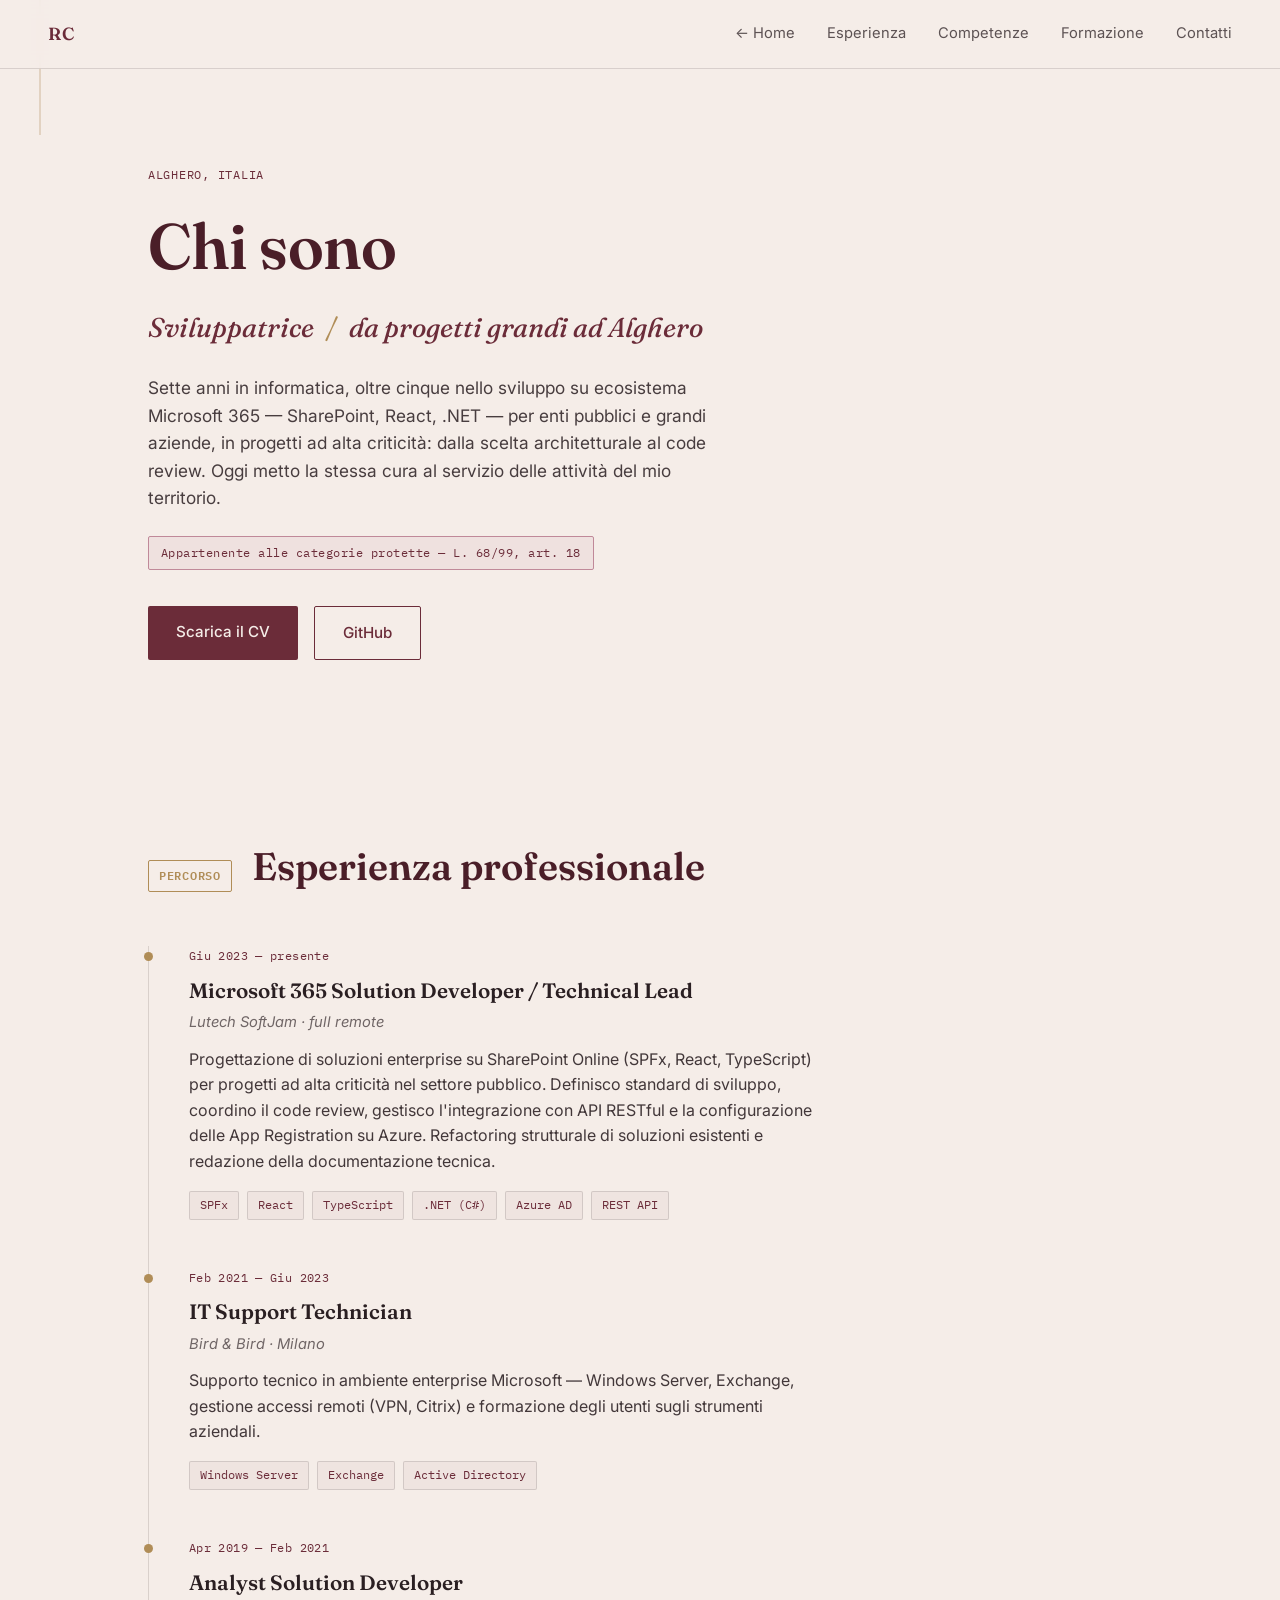
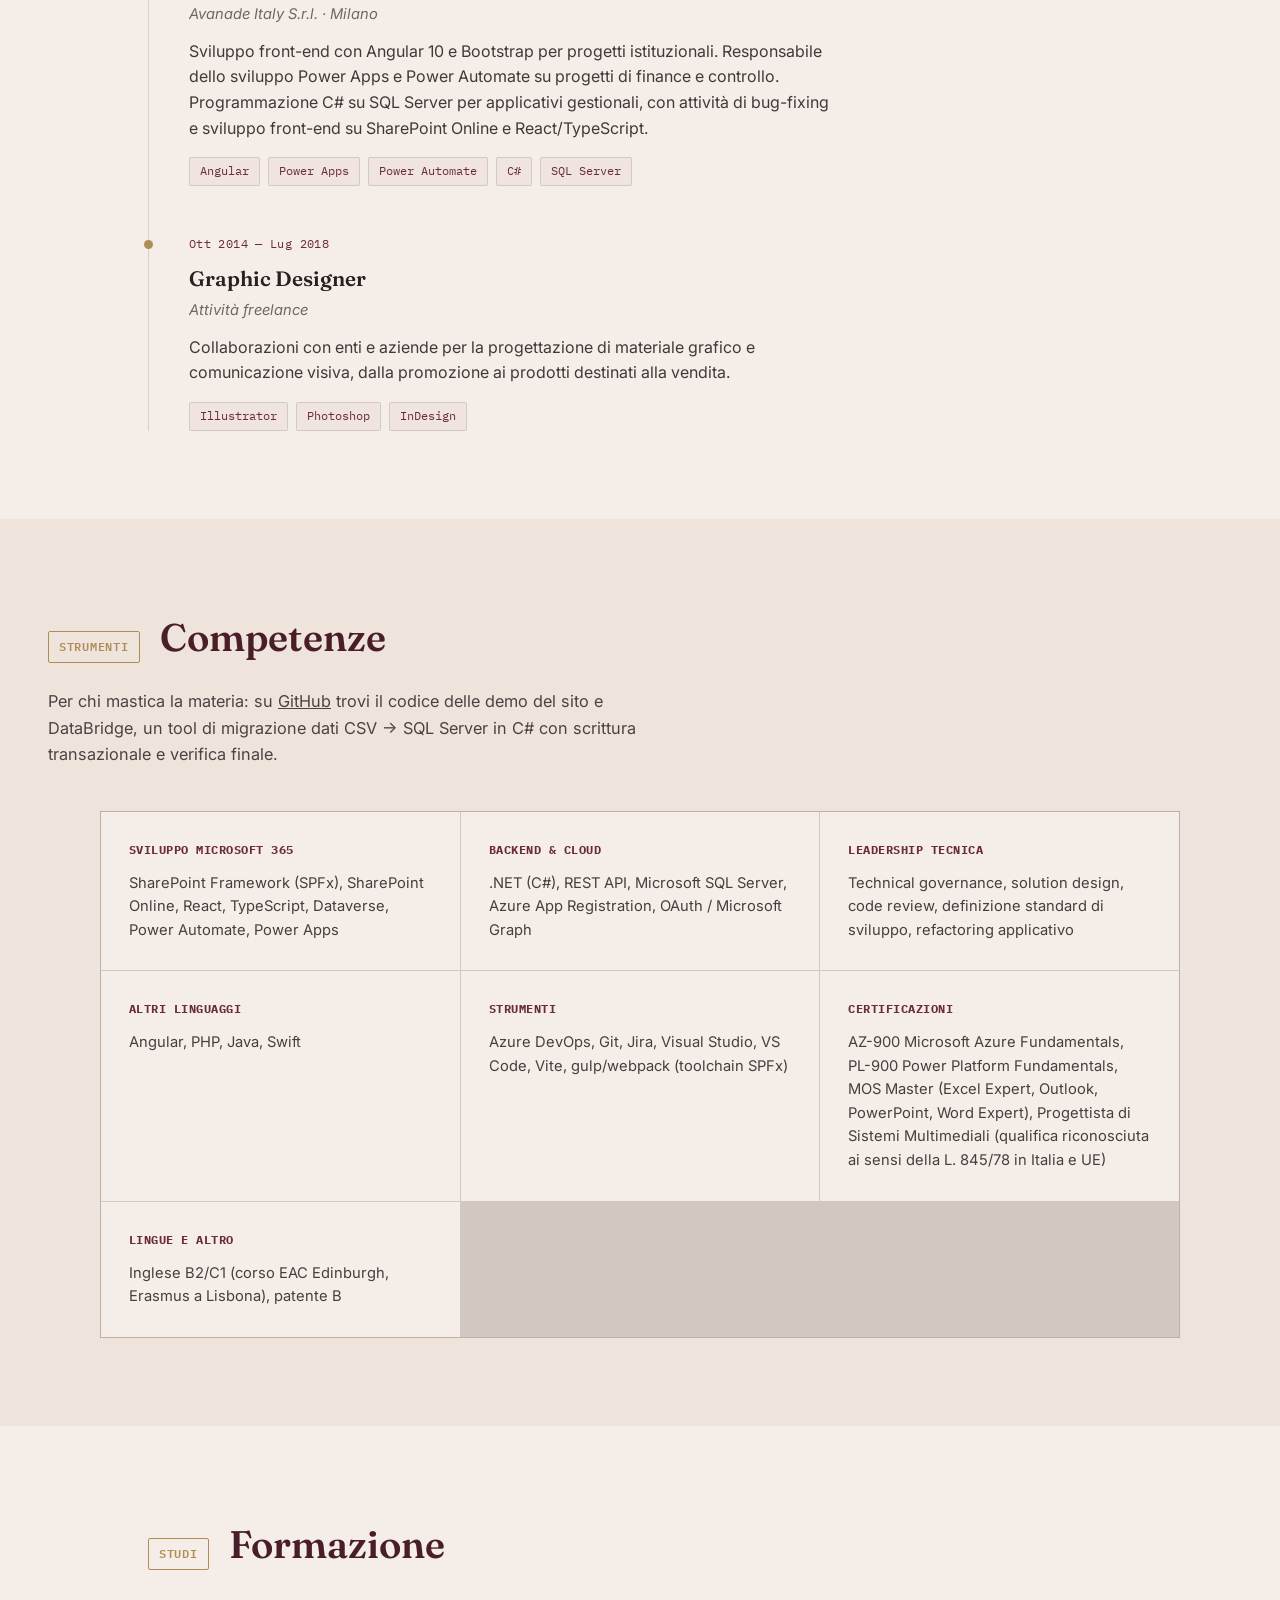
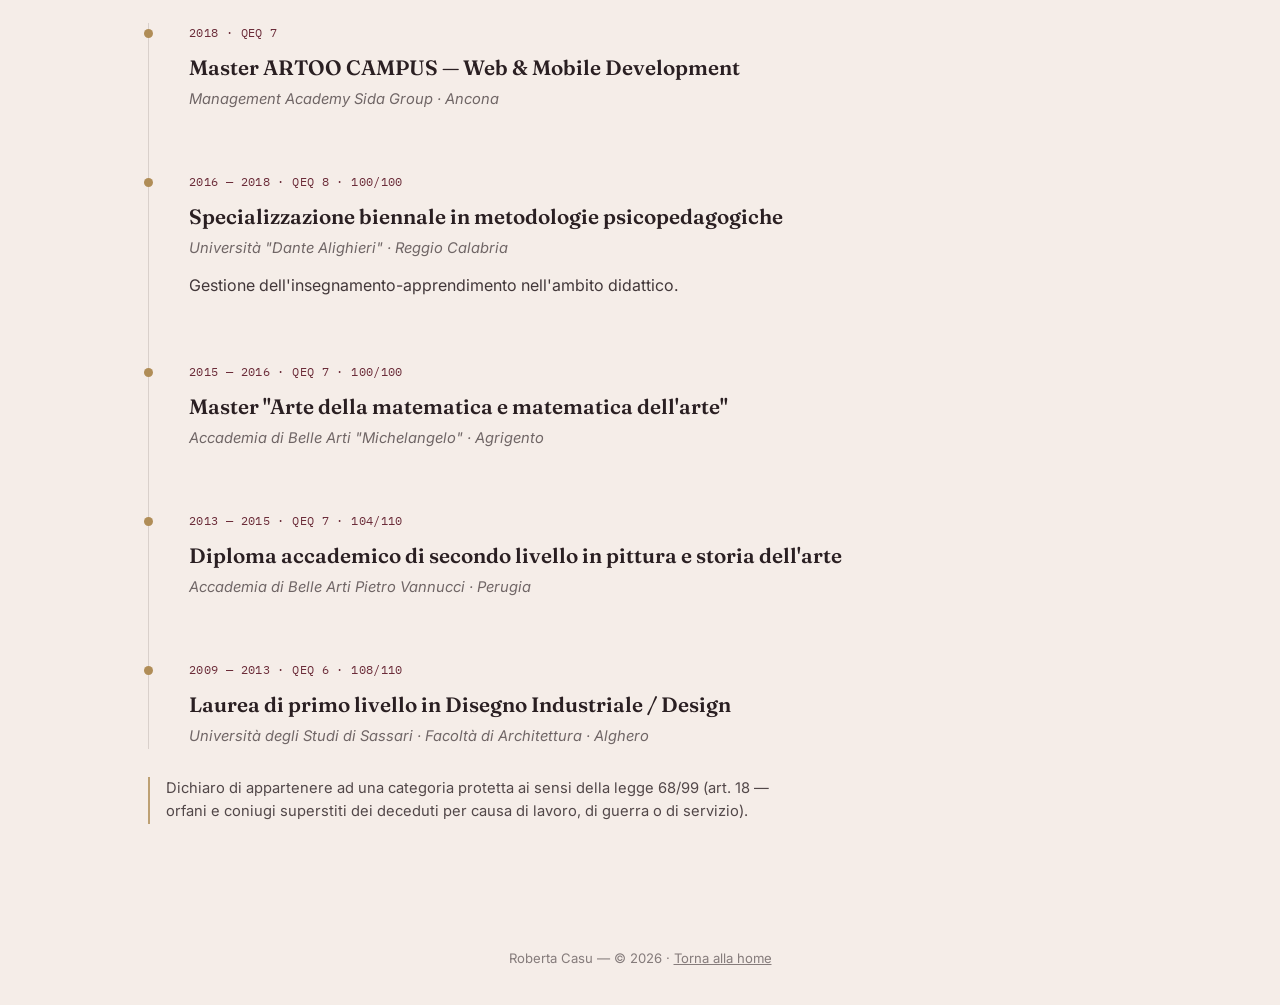
==== chi-sono.html @ 732a700b "Portfolio per clienti locali: home nuova, chi-sono, demo, meta tag" ====
<!DOCTYPE html>
<html lang="it">
<head>
<meta charset="UTF-8">
<meta name="viewport" content="width=device-width, initial-scale=1.0">
<title>Chi sono — Roberta Casu · Alghero</title>
<meta name="description" content="Roberta Casu, sviluppatrice ad Alghero: sette anni in informatica, oltre cinque su progetti per enti pubblici e grandi aziende in ecosistema Microsoft 365.">
<meta name="theme-color" content="#6B2C39">
<link rel="icon" type="image/svg+xml" href="favicon.svg">
<link rel="preconnect" href="https://fonts.googleapis.com">
<link rel="preconnect" href="https://fonts.gstatic.com" crossorigin>
<link href="https://fonts.googleapis.com/css2?family=Fraunces:ital,opsz,wght@0,9..144,300;0,9..144,450;0,9..144,600;1,9..144,450&family=Inter:wght@400;500;600;700&family=IBM+Plex+Mono:wght@400;500&display=swap" rel="stylesheet">
<link rel="stylesheet" href="styles.css">
</head>
<body>

<div class="thread" aria-hidden="true"><svg width="100%" height="100%" preserveAspectRatio="none"><line id="thread-line" x1="0" y1="0" x2="0" y2="0" /></svg></div>

<header class="topbar">
  <span class="topbar-mark">RC</span>
  <nav class="topbar-nav">
    <a href="index.html">← Home</a>
    <a href="#lavoro">Esperienza</a>
    <a href="#competenze">Competenze</a>
    <a href="#formazione">Formazione</a>
    <a href="index.html#contatti">Contatti</a>
  </nav>
</header>

<main>

  <section class="hero" id="top">
    <div class="hero-eyebrow">Alghero, Italia</div>
    <h1 class="hero-name">Chi sono</h1>
    <p class="hero-role">Sviluppatrice <span class="hero-role-sep">/</span> da progetti grandi ad Alghero</p>
    <p class="hero-lede">Sette anni in informatica, oltre cinque nello sviluppo su ecosistema Microsoft 365 — SharePoint, React, .NET — per enti pubblici e grandi aziende, in progetti ad alta criticità: dalla scelta architetturale al code review. Oggi metto la stessa cura al servizio delle attività del mio territorio.</p>
    <p class="hero-badge">Appartenente alle categorie protette — L. 68/99, art. 18</p>
    <div class="hero-actions">
      <a href="cv-roberta-casu.pdf" class="btn btn-primary">Scarica il CV</a>
      <a href="https://github.com/robertacasu90" class="btn btn-ghost" target="_blank" rel="noopener">GitHub</a>
    </div>
  </section>

  <section class="section" id="lavoro">
    <h2 class="section-title"><span class="section-num">Percorso</span>Esperienza professionale</h2>

    <ol class="timeline">
      <li class="timeline-item">
        <div class="timeline-when">Giu 2023 — presente</div>
        <div class="timeline-body">
          <h3>Microsoft 365 Solution Developer / Technical Lead</h3>
          <p class="timeline-org">Lutech SoftJam · full remote</p>
          <p>Progettazione di soluzioni enterprise su SharePoint Online (SPFx, React, TypeScript) per progetti ad alta criticità nel settore pubblico. Definisco standard di sviluppo, coordino il code review, gestisco l'integrazione con API RESTful e la configurazione delle App Registration su Azure. Refactoring strutturale di soluzioni esistenti e redazione della documentazione tecnica.</p>
          <ul class="tag-list">
            <li>SPFx</li><li>React</li><li>TypeScript</li><li>.NET (C#)</li><li>Azure AD</li><li>REST API</li>
          </ul>
        </div>
      </li>

      <li class="timeline-item">
        <div class="timeline-when">Feb 2021 — Giu 2023</div>
        <div class="timeline-body">
          <h3>IT Support Technician</h3>
          <p class="timeline-org">Bird &amp; Bird · Milano</p>
          <p>Supporto tecnico in ambiente enterprise Microsoft — Windows Server, Exchange, gestione accessi remoti (VPN, Citrix) e formazione degli utenti sugli strumenti aziendali.</p>
          <ul class="tag-list">
            <li>Windows Server</li><li>Exchange</li><li>Active Directory</li>
          </ul>
        </div>
      </li>

      <li class="timeline-item">
        <div class="timeline-when">Apr 2019 — Feb 2021</div>
        <div class="timeline-body">
          <h3>Analyst Solution Developer</h3>
          <p class="timeline-org">Avanade Italy S.r.l. · Milano</p>
          <p>Sviluppo front-end con Angular 10 e Bootstrap per progetti istituzionali. Responsabile dello sviluppo Power Apps e Power Automate su progetti di finance e controllo. Programmazione C# su SQL Server per applicativi gestionali, con attività di bug-fixing e sviluppo front-end su SharePoint Online e React/TypeScript.</p>
          <ul class="tag-list">
            <li>Angular</li><li>Power Apps</li><li>Power Automate</li><li>C#</li><li>SQL Server</li>
          </ul>
        </div>
      </li>

      <li class="timeline-item">
        <div class="timeline-when">Ott 2014 — Lug 2018</div>
        <div class="timeline-body">
          <h3>Graphic Designer</h3>
          <p class="timeline-org">Attività freelance</p>
          <p>Collaborazioni con enti e aziende per la progettazione di materiale grafico e comunicazione visiva, dalla promozione ai prodotti destinati alla vendita.</p>
          <ul class="tag-list">
            <li>Illustrator</li><li>Photoshop</li><li>InDesign</li>
          </ul>
        </div>
      </li>
    </ol>
  </section>

  <section class="section section-alt" id="competenze">
    <h2 class="section-title"><span class="section-num">Strumenti</span>Competenze</h2>
    <p class="section-intro">Per chi mastica la materia: su <a href="https://github.com/robertacasu90" target="_blank" rel="noopener">GitHub</a> trovi il codice delle demo del sito e DataBridge, un tool di migrazione dati CSV → SQL Server in C# con scrittura transazionale e verifica finale.</p>

    <div class="skills-grid">
      <div class="skill-group">
        <h3>Sviluppo Microsoft 365</h3>
        <p>SharePoint Framework (SPFx), SharePoint Online, React, TypeScript, Dataverse, Power Automate, Power Apps</p>
      </div>
      <div class="skill-group">
        <h3>Backend &amp; Cloud</h3>
        <p>.NET (C#), REST API, Microsoft SQL Server, Azure App Registration, OAuth / Microsoft Graph</p>
      </div>
      <div class="skill-group">
        <h3>Leadership tecnica</h3>
        <p>Technical governance, solution design, code review, definizione standard di sviluppo, refactoring applicativo</p>
      </div>
      <div class="skill-group">
        <h3>Altri linguaggi</h3>
        <p>Angular, PHP, Java, Swift</p>
      </div>
      <div class="skill-group">
        <h3>Strumenti</h3>
        <p>Azure DevOps, Git, Jira, Visual Studio, VS Code, Vite, gulp/webpack (toolchain SPFx)</p>
      </div>
      <div class="skill-group">
        <h3>Certificazioni</h3>
        <p>AZ-900 Microsoft Azure Fundamentals, PL-900 Power Platform Fundamentals, MOS Master (Excel Expert, Outlook, PowerPoint, Word Expert), Progettista di Sistemi Multimediali (qualifica riconosciuta ai sensi della L. 845/78 in Italia e UE)</p>
      </div>
      <div class="skill-group">
        <h3>Lingue e altro</h3>
        <p>Inglese B2/C1 (corso EAC Edinburgh, Erasmus a Lisbona), patente B</p>
      </div>
    </div>
  </section>

  <section class="section" id="formazione">
    <h2 class="section-title"><span class="section-num">Studi</span>Formazione</h2>

    <ol class="timeline">
      <li class="timeline-item">
        <div class="timeline-when">2018 · QEQ 7</div>
        <div class="timeline-body">
          <h3>Master ARTOO CAMPUS — Web &amp; Mobile Development</h3>
          <p class="timeline-org">Management Academy Sida Group · Ancona</p>
        </div>
      </li>
      <li class="timeline-item">
        <div class="timeline-when">2016 — 2018 · QEQ 8 · 100/100</div>
        <div class="timeline-body">
          <h3>Specializzazione biennale in metodologie psicopedagogiche</h3>
          <p class="timeline-org">Università "Dante Alighieri" · Reggio Calabria</p>
          <p>Gestione dell'insegnamento-apprendimento nell'ambito didattico.</p>
        </div>
      </li>
      <li class="timeline-item">
        <div class="timeline-when">2015 — 2016 · QEQ 7 · 100/100</div>
        <div class="timeline-body">
          <h3>Master "Arte della matematica e matematica dell'arte"</h3>
          <p class="timeline-org">Accademia di Belle Arti "Michelangelo" · Agrigento</p>
        </div>
      </li>
      <li class="timeline-item">
        <div class="timeline-when">2013 — 2015 · QEQ 7 · 104/110</div>
        <div class="timeline-body">
          <h3>Diploma accademico di secondo livello in pittura e storia dell'arte</h3>
          <p class="timeline-org">Accademia di Belle Arti Pietro Vannucci · Perugia</p>
        </div>
      </li>
      <li class="timeline-item">
        <div class="timeline-when">2009 — 2013 · QEQ 6 · 108/110</div>
        <div class="timeline-body">
          <h3>Laurea di primo livello in Disegno Industriale / Design</h3>
          <p class="timeline-org">Università degli Studi di Sassari · Facoltà di Architettura · Alghero</p>
        </div>
      </li>
    </ol>

    <p class="contact-note">Dichiaro di appartenere ad una categoria protetta ai sensi della legge 68/99 (art. 18 — orfani e coniugi superstiti dei deceduti per causa di lavoro, di guerra o di servizio).</p>
  </section>

</main>

<footer class="footer">
  <span>Roberta Casu — © 2026 · <a href="index.html">Torna alla home</a></span>
</footer>

<script src="script.js"></script>
</body>
</html>
---- styles.css ----
/* ---------- Tokens ---------- */
:root{
  --bordeaux: #6B2C39;
  --bordeaux-deep: #4A1E28;
  --rosa: #C08999;
  --crema: #F5EDE8;
  --crema-2: #EFE4DC;
  --ink: #2A1F22;
  --oro: #B08D57;
  --line: rgba(42,31,34,0.14);

  --font-display: 'Fraunces', serif;
  --font-body: 'Inter', sans-serif;
  --font-mono: 'IBM Plex Mono', monospace;

  --maxw: 1080px;
}

*{box-sizing:border-box;}
html{scroll-behavior:smooth;}

body{
  margin:0;
  background:var(--crema);
  color:var(--ink);
  font-family:var(--font-body);
  font-size:16px;
  line-height:1.6;
  -webkit-font-smoothing:antialiased;
}

a{color:inherit;}

@media (prefers-reduced-motion: reduce){
  html{scroll-behavior:auto;}
  *{animation-duration:0.01ms !important; transition-duration:0.01ms !important;}
}

/* ---------- Thread signature element ---------- */
.thread{
  position:fixed;
  top:0; left:0;
  width:2px;
  height:100vh;
  pointer-events:none;
  z-index:0;
}
.thread svg{ overflow:visible; }
#thread-line{
  stroke:var(--oro);
  stroke-width:1.5;
  opacity:0.35;
}

/* ---------- Topbar ---------- */
.topbar{
  position:sticky;
  top:0;
  z-index:20;
  display:flex;
  align-items:center;
  justify-content:space-between;
  padding:20px 48px;
  background:rgba(245,237,232,0.86);
  backdrop-filter:blur(8px);
  border-bottom:1px solid var(--line);
}
.topbar-mark{
  font-family:var(--font-display);
  font-weight:600;
  font-size:1.1rem;
  letter-spacing:0.04em;
  color:var(--bordeaux);
}
.topbar-nav{ display:flex; gap:32px; }
.topbar-nav a{
  text-decoration:none;
  font-size:0.92rem;
  color:var(--ink);
  opacity:0.75;
  transition:opacity 0.2s;
}
.topbar-nav a:hover{ opacity:1; color:var(--bordeaux); }

/* ---------- Hero ---------- */
.hero{
  max-width:var(--maxw);
  margin:0 auto;
  padding:96px 48px 88px;
  position:relative;
}
.hero-eyebrow{
  font-family:var(--font-mono);
  font-size:0.78rem;
  letter-spacing:0.06em;
  text-transform:uppercase;
  color:var(--bordeaux);
  margin-bottom:28px;
}
.hero-name{
  font-family:var(--font-display);
  font-weight:600;
  font-size:clamp(2.4rem, 5.5vw, 4rem);
  line-height:1.02;
  margin:0 0 28px;
  color:var(--bordeaux-deep);
  letter-spacing:-0.01em;
}
.hero-role{
  font-family:var(--font-display);
  font-style:italic;
  font-weight:450;
  font-size:clamp(1.3rem, 2.6vw, 1.7rem);
  color:var(--bordeaux);
  margin:0 0 24px;
}
.hero-role-sep{ color:var(--oro); font-style:normal; margin:0 6px; }
.hero-lede{
  max-width:560px;
  font-size:1.08rem;
  color:var(--ink);
  opacity:0.85;
  margin:0 0 24px;
}
.hero-badge{
  display:inline-block;
  font-family:var(--font-mono);
  font-size:0.78rem;
  letter-spacing:0.04em;
  color:var(--bordeaux);
  border:1px solid var(--rosa);
  background:rgba(192,137,153,0.12);
  padding:6px 12px;
  border-radius:2px;
  margin:0 0 36px;
}
.hero-actions{ display:flex; gap:16px; flex-wrap:wrap; }

.btn{
  display:inline-block;
  padding:14px 28px;
  border-radius:2px;
  text-decoration:none;
  font-size:0.95rem;
  font-weight:500;
  transition:transform 0.15s ease, background 0.2s ease;
}
.btn:hover{ transform:translateY(-1px); }
.btn-primary{ background:var(--bordeaux); color:var(--crema); }
.btn-primary:hover{ background:var(--bordeaux-deep); }
.btn-ghost{ border:1px solid var(--bordeaux); color:var(--bordeaux); }
.btn-ghost:hover{ background:rgba(107,44,57,0.06); }

/* ---------- Sections ---------- */
.section{
  max-width:var(--maxw);
  margin:0 auto;
  padding:88px 48px;
  position:relative;
}
.section-alt{
  max-width:none;
  background:var(--crema-2);
}
.section-alt > *{
  max-width:var(--maxw);
  margin-left:auto;
  margin-right:auto;
}

.section-title{
  display:flex;
  align-items:baseline;
  gap:20px;
  font-family:var(--font-display);
  font-weight:600;
  font-size:clamp(1.8rem, 3.4vw, 2.4rem);
  color:var(--bordeaux-deep);
  margin:0 0 48px;
}
.section-num{
  font-family:var(--font-mono);
  font-size:0.78rem;
  letter-spacing:0.06em;
  text-transform:uppercase;
  color:var(--oro);
  border:1px solid var(--oro);
  padding:5px 10px;
  border-radius:2px;
  white-space:nowrap;
}
.section-intro{
  max-width:640px;
  font-size:1.02rem;
  opacity:0.82;
  margin:-28px 0 44px;
}

/* ---------- Timeline ---------- */
.timeline{
  list-style:none;
  margin:0; padding:0;
  border-left:1.5px solid var(--line);
}
.timeline-item{
  position:relative;
  padding:0 0 48px 40px;
}
.timeline-item::before{
  content:'';
  position:absolute;
  left:-5.5px; top:6px;
  width:9px; height:9px;
  border-radius:50%;
  background:var(--oro);
}
.timeline-item:last-child{ padding-bottom:0; }
.timeline-when{
  font-family:var(--font-mono);
  font-size:0.78rem;
  color:var(--bordeaux);
  letter-spacing:0.03em;
  margin-bottom:8px;
}
.timeline-body h3{
  font-family:var(--font-display);
  font-weight:600;
  font-size:1.3rem;
  margin:0 0 4px;
  color:var(--ink);
}
.timeline-org{
  margin:0 0 12px;
  font-size:0.92rem;
  opacity:0.65;
  font-style:italic;
}
.timeline-body p:not(.timeline-org){
  max-width:640px;
  margin:0 0 16px;
  opacity:0.88;
}

.tag-list{
  list-style:none;
  display:flex;
  flex-wrap:wrap;
  gap:8px;
  margin:0; padding:0;
}
.tag-list li{
  font-family:var(--font-mono);
  font-size:0.74rem;
  padding:4px 10px;
  border:1px solid var(--line);
  border-radius:2px;
  color:var(--bordeaux);
  background:rgba(107,44,57,0.04);
}

/* ---------- Projects ---------- */
.project-grid{
  display:grid;
  grid-template-columns:repeat(2, 1fr);
  gap:28px;
}
.project-card{
  background:var(--crema);
  border:1px solid var(--line);
  padding:32px;
  border-radius:2px;
  display:flex;
  flex-direction:column;
  gap:16px;
}
.section-alt .project-card{ background:var(--crema); }
.project-card--featured{
  grid-column:1 / -1;
  border-top:3px solid var(--bordeaux);
}
.project-card--featured h3{
  font-size:1.45rem;
  color:var(--bordeaux-deep);
}

.project-card-head{ display:flex; flex-direction:column; gap:10px; }
.project-status{
  align-self:flex-start;
  font-family:var(--font-mono);
  font-size:0.7rem;
  letter-spacing:0.04em;
  text-transform:uppercase;
  padding:4px 10px;
  border-radius:2px;
}
.project-status--live{ background:rgba(176,141,87,0.18); color:var(--oro); }
.project-status--config{ background:rgba(107,44,57,0.1); color:var(--bordeaux); }
.project-status--concept{ background:rgba(42,31,34,0.08); color:var(--ink); opacity:0.7; }
.project-status--enterprise{ background:rgba(107,44,57,0.1); color:var(--bordeaux); }

.project-media{
  display:block;
  border:1px solid var(--line);
  border-radius:2px;
  overflow:hidden;
  line-height:0;
  transition:border-color 0.2s;
}
.project-media:hover{ border-color:var(--oro); }
.project-media img{ width:100%; height:auto; display:block; }

.project-card h3{
  font-family:var(--font-display);
  font-weight:600;
  font-size:1.25rem;
  margin:0;
}
.project-desc{ margin:0; opacity:0.85; font-size:0.96rem; }

.project-links{ display:flex; gap:10px; flex-wrap:wrap; margin-top:auto; padding-top:8px; }
.project-link{
  font-size:0.85rem;
  text-decoration:none;
  padding:8px 14px;
  border:1px solid var(--line);
  border-radius:2px;
  color:var(--bordeaux);
  transition:background 0.2s;
}
.project-link:hover{ background:rgba(107,44,57,0.06); }
.project-link--soon{ opacity:0.65; font-style:italic; cursor:default; }
.project-link--soon:hover{ background:none; }

/* ---------- Skills ---------- */
.skills-grid{
  display:grid;
  grid-template-columns:repeat(3, 1fr);
  gap:1px;
  background:var(--line);
  border:1px solid var(--line);
}
.skill-group{
  background:var(--crema);
  padding:28px;
}
.skill-group h3{
  font-family:var(--font-mono);
  font-size:0.78rem;
  letter-spacing:0.04em;
  text-transform:uppercase;
  color:var(--bordeaux);
  margin:0 0 12px;
}
.skill-group p{ margin:0; font-size:0.92rem; opacity:0.85; }

/* ---------- Servizi (home per clienti) ---------- */
.services-grid{
  display:grid;
  grid-template-columns:repeat(2, 1fr);
  gap:1px;
  background:var(--line);
  border:1px solid var(--line);
}
.service-group{ background:var(--crema); padding:34px; }
.section-alt .service-group{ background:var(--crema); }
.service-group h3{
  font-family:var(--font-display);
  font-weight:600;
  font-size:1.22rem;
  margin:0 0 10px;
  color:var(--bordeaux-deep);
}
.service-group p{ margin:0; font-size:0.97rem; opacity:0.85; }
@media (max-width: 860px){ .services-grid{ grid-template-columns:1fr; } }

/* ---------- Contact ---------- */
.contact-grid{
  display:grid;
  grid-template-columns:repeat(3, 1fr);
  gap:20px;
}
.contact-item{
  display:flex;
  flex-direction:column;
  gap:8px;
  padding:24px;
  background:var(--crema);
  border:1px solid var(--line);
  text-decoration:none;
  transition:border-color 0.2s;
}
.contact-item:not(.contact-item--static):hover{ border-color:var(--bordeaux); }
.contact-label{
  font-family:var(--font-mono);
  font-size:0.72rem;
  text-transform:uppercase;
  letter-spacing:0.05em;
  color:var(--oro);
}
.contact-value{ font-size:1rem; color:var(--ink); }
.contact-note{
  max-width:640px;
  margin:28px 0 0;
  font-size:0.92rem;
  opacity:0.8;
  border-left:2px solid var(--oro);
  padding-left:16px;
}

/* ---------- Footer ---------- */
.footer{
  text-align:center;
  padding:36px;
  font-size:0.82rem;
  opacity:0.55;
}

/* ---------- Responsive ---------- */
@media (max-width: 860px){
  .topbar{ padding:16px 24px; }
  .topbar-nav{ gap:18px; }
  .topbar-nav a{ font-size:0.82rem; }
  .hero{ padding:64px 24px 56px; }
  .section{ padding:64px 24px; }
  .project-grid{ grid-template-columns:1fr; }
  .project-card--featured{ grid-column:auto; }
  .skills-grid{ grid-template-columns:1fr; }
  .contact-grid{ grid-template-columns:1fr; }
}

@media (max-width: 520px){
  .topbar-nav{ display:none; }
}
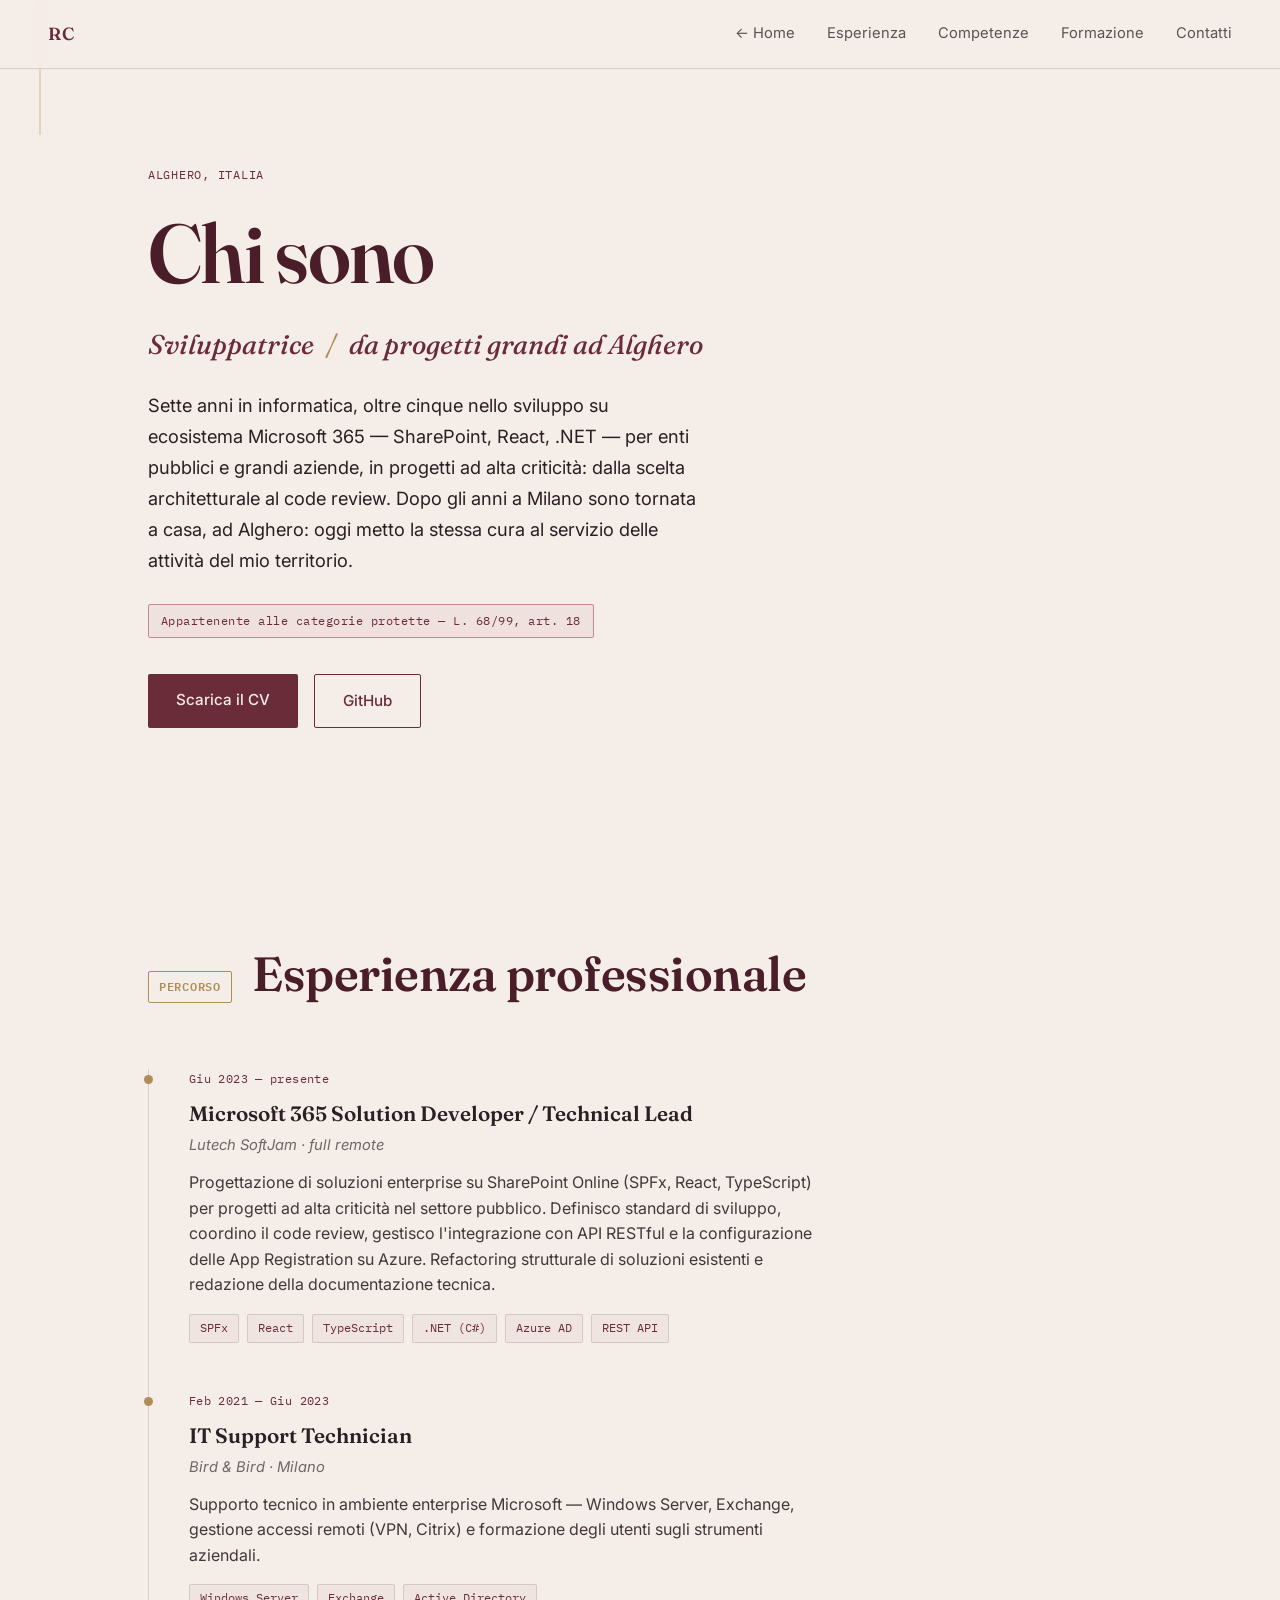
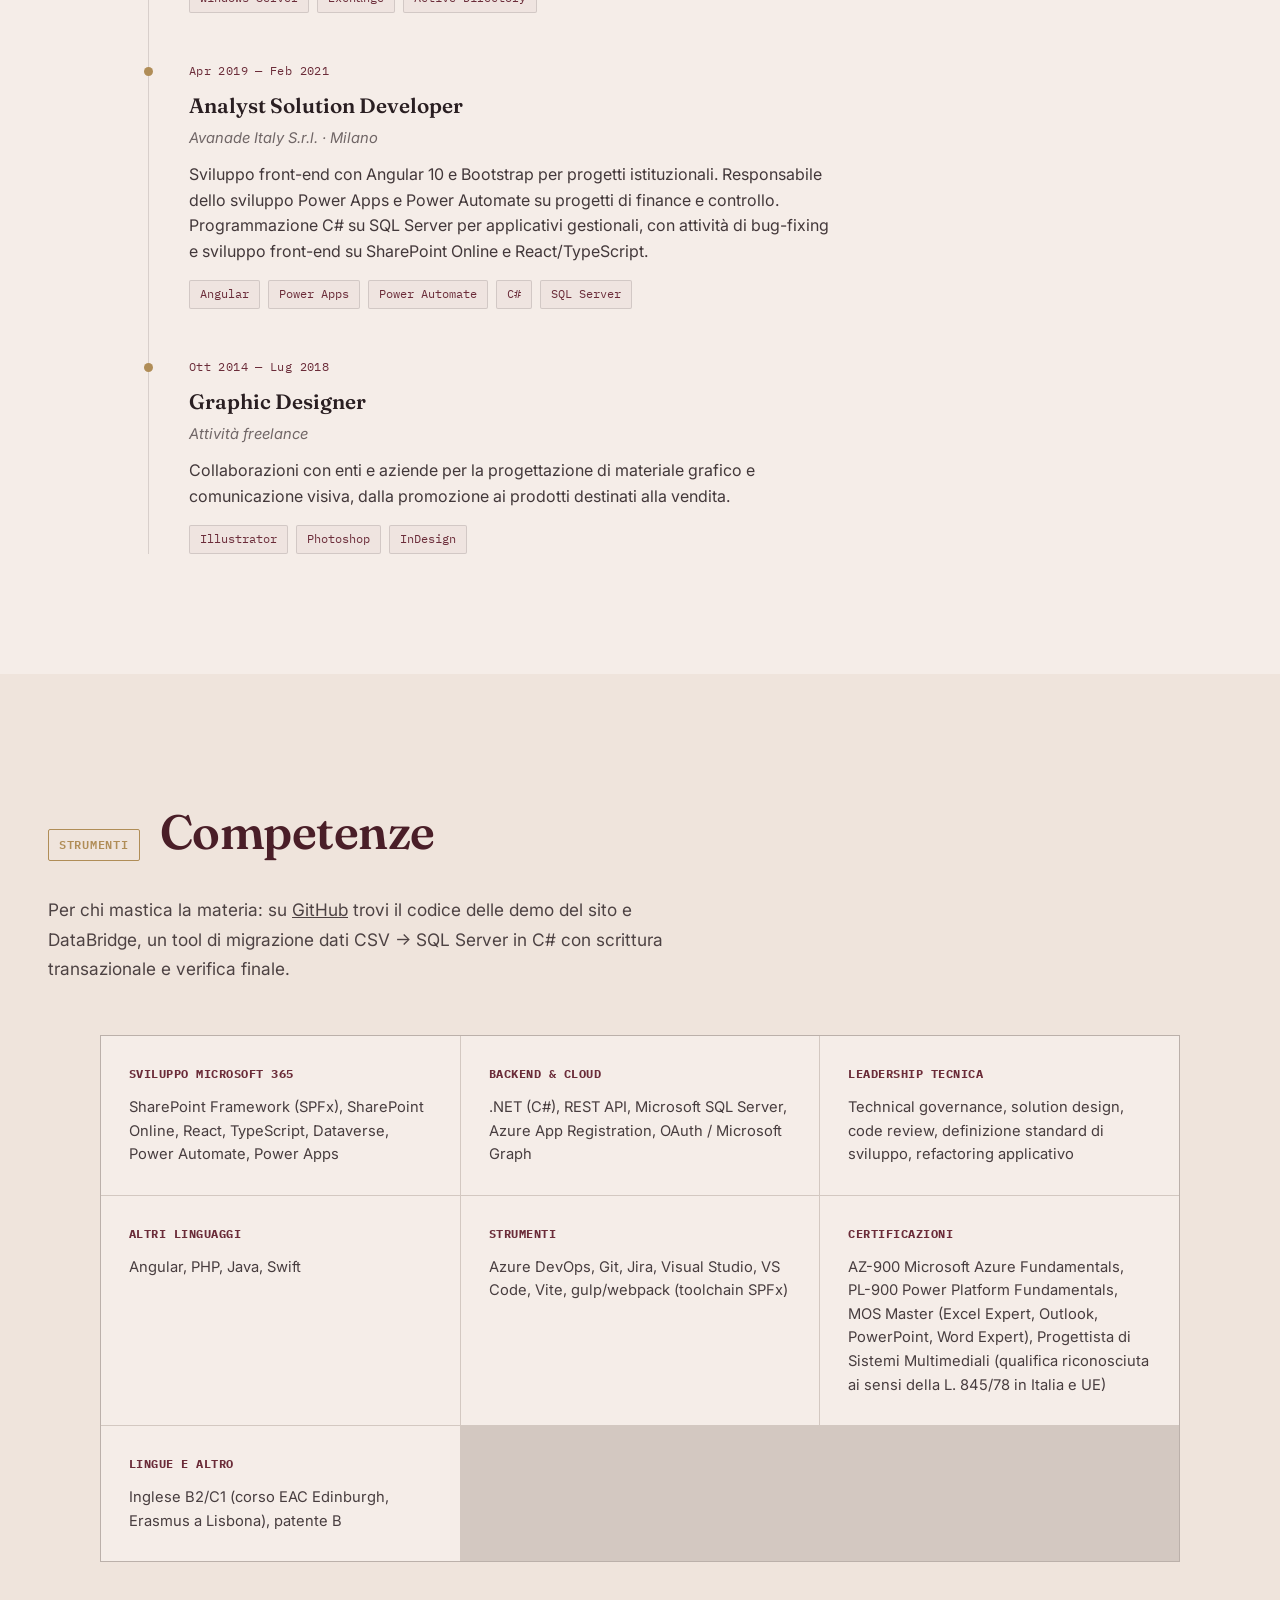
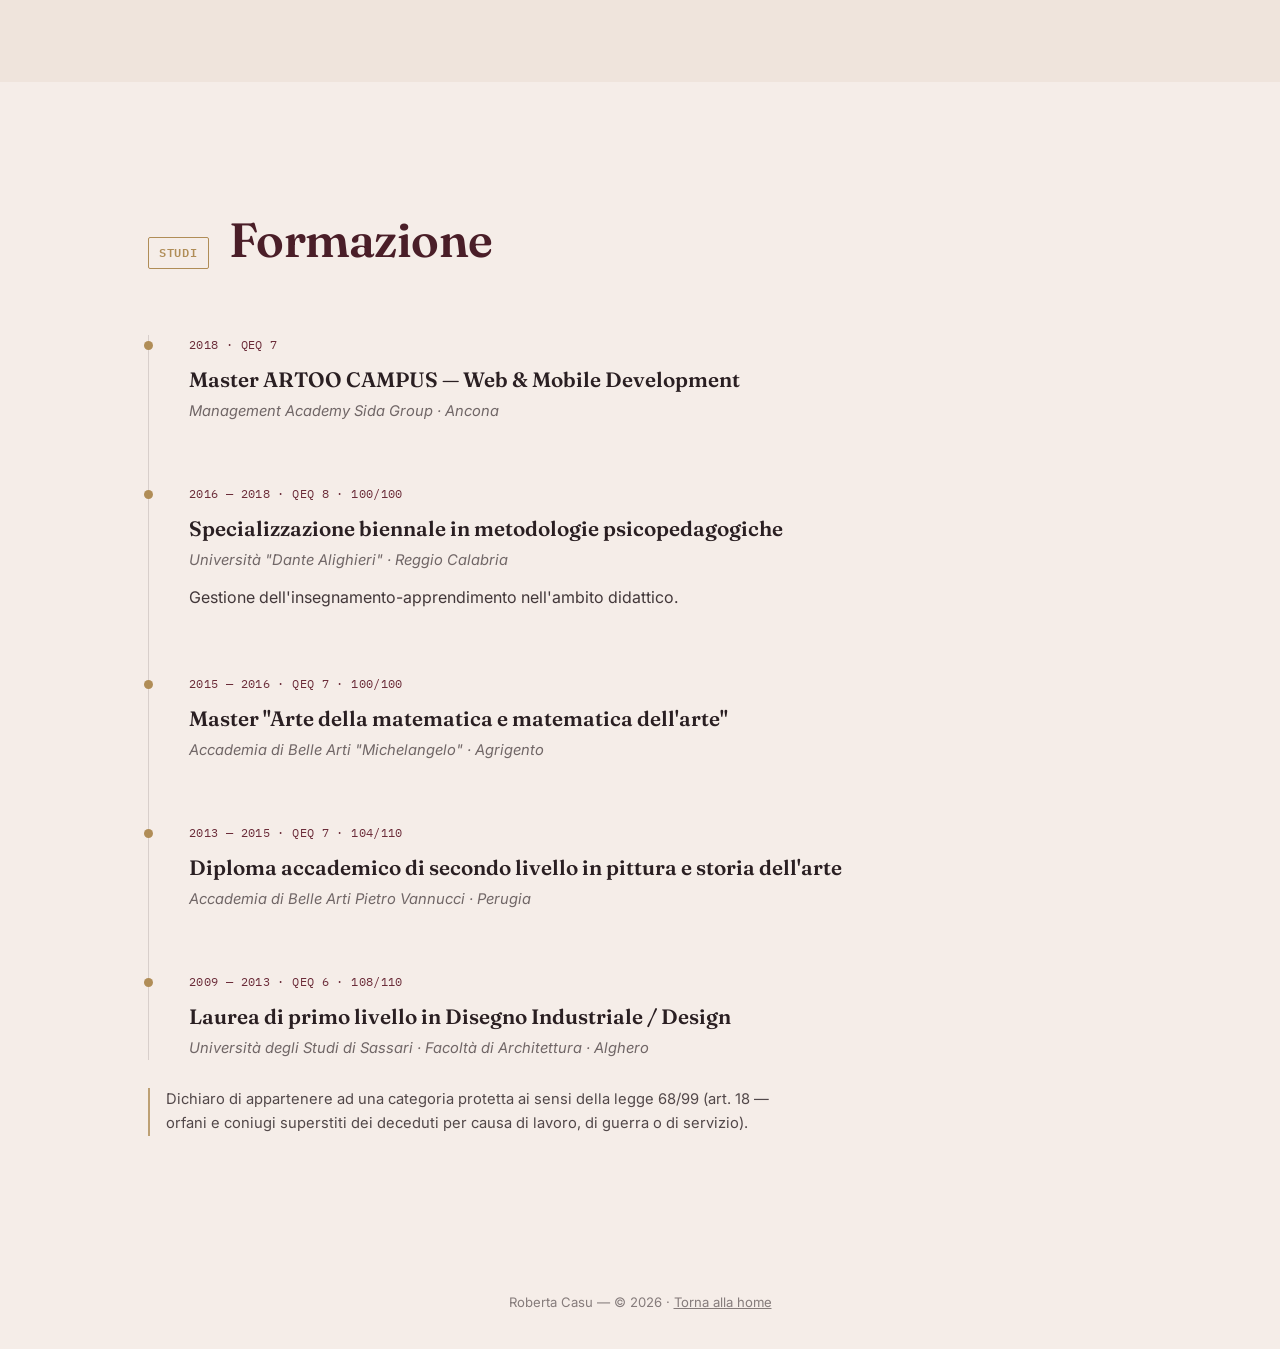
==== commit a191c3af: "Storia, disponibilità, parallax e zoom" ====
--- a/chi-sono.html
+++ b/chi-sono.html
@@ -30,10 +30,11 @@
 <main>
 
   <section class="hero" id="top">
+    <img class="hero-photo" src="assets/roberta.jpg" alt="Roberta Casu" onerror="this.style.display='none'">
     <div class="hero-eyebrow">Alghero, Italia</div>
     <h1 class="hero-name">Chi sono</h1>
     <p class="hero-role">Sviluppatrice <span class="hero-role-sep">/</span> da progetti grandi ad Alghero</p>
-    <p class="hero-lede">Sette anni in informatica, oltre cinque nello sviluppo su ecosistema Microsoft 365 — SharePoint, React, .NET — per enti pubblici e grandi aziende, in progetti ad alta criticità: dalla scelta architetturale al code review. Oggi metto la stessa cura al servizio delle attività del mio territorio.</p>
+    <p class="hero-lede">Sette anni in informatica, oltre cinque nello sviluppo su ecosistema Microsoft 365 — SharePoint, React, .NET — per enti pubblici e grandi aziende, in progetti ad alta criticità: dalla scelta architetturale al code review. Dopo gli anni a Milano sono tornata a casa, ad Alghero: oggi metto la stessa cura al servizio delle attività del mio territorio.</p>
     <p class="hero-badge">Appartenente alle categorie protette — L. 68/99, art. 18</p>
     <div class="hero-actions">
       <a href="cv-roberta-casu.pdf" class="btn btn-primary">Scarica il CV</a>
--- a/styles.css
+++ b/styles.css
@@ -18,6 +18,13 @@
 
 *{box-sizing:border-box;}
 html{scroll-behavior:smooth;}
+
+/* Focus visibile e coerente: la cura dei dettagli si vede anche da tastiera */
+a:focus-visible, button:focus-visible{
+  outline:2px solid var(--oro);
+  outline-offset:3px;
+  border-radius:2px;
+}
 
 body{
   margin:0;
@@ -100,11 +107,11 @@
 .hero-name{
   font-family:var(--font-display);
   font-weight:600;
-  font-size:clamp(2.4rem, 5.5vw, 4rem);
-  line-height:1.02;
+  font-size:clamp(3rem, 7vw, 5.2rem);
+  line-height:0.98;
   margin:0 0 28px;
   color:var(--bordeaux-deep);
-  letter-spacing:-0.01em;
+  letter-spacing:-0.02em;
 }
 .hero-role{
   font-family:var(--font-display);
@@ -117,10 +124,11 @@
 .hero-role-sep{ color:var(--oro); font-style:normal; margin:0 6px; }
 .hero-lede{
   max-width:560px;
-  font-size:1.08rem;
+  font-size:1.14rem;
+  line-height:1.7;
   color:var(--ink);
   opacity:0.85;
-  margin:0 0 24px;
+  margin:0 0 28px;
 }
 .hero-badge{
   display:inline-block;
@@ -155,7 +163,7 @@
 .section{
   max-width:var(--maxw);
   margin:0 auto;
-  padding:88px 48px;
+  padding:clamp(88px, 11vw, 120px) 48px;
   position:relative;
 }
 .section-alt{
@@ -174,9 +182,10 @@
   gap:20px;
   font-family:var(--font-display);
   font-weight:600;
-  font-size:clamp(1.8rem, 3.4vw, 2.4rem);
+  font-size:clamp(2rem, 4.2vw, 3rem);
   color:var(--bordeaux-deep);
-  margin:0 0 48px;
+  margin:0 0 56px;
+  letter-spacing:-0.01em;
 }
 .section-num{
   font-family:var(--font-mono);
@@ -191,9 +200,10 @@
 }
 .section-intro{
   max-width:640px;
-  font-size:1.02rem;
+  font-size:1.08rem;
+  line-height:1.7;
   opacity:0.82;
-  margin:-28px 0 44px;
+  margin:-32px 0 52px;
 }
 
 /* ---------- Timeline ---------- */
@@ -262,7 +272,7 @@
 .project-grid{
   display:grid;
   grid-template-columns:repeat(2, 1fr);
-  gap:28px;
+  gap:32px;
 }
 .project-card{
   background:var(--crema);
@@ -312,7 +322,7 @@
 .project-card h3{
   font-family:var(--font-display);
   font-weight:600;
-  font-size:1.25rem;
+  font-size:1.38rem;
   margin:0;
 }
 .project-desc{ margin:0; opacity:0.85; font-size:0.96rem; }
@@ -366,11 +376,11 @@
 .service-group h3{
   font-family:var(--font-display);
   font-weight:600;
-  font-size:1.22rem;
-  margin:0 0 10px;
+  font-size:1.32rem;
+  margin:0 0 12px;
   color:var(--bordeaux-deep);
 }
-.service-group p{ margin:0; font-size:0.97rem; opacity:0.85; }
+.service-group p{ margin:0; font-size:0.97rem; line-height:1.7; opacity:0.85; }
 @media (max-width: 860px){ .services-grid{ grid-template-columns:1fr; } }
 
 /* ---------- Contact ---------- */
@@ -415,8 +425,233 @@
   opacity:0.55;
 }
 
+/* ---------- Hero split con composizione demo ---------- */
+.hero--split{
+  display:grid;
+  grid-template-columns:1.05fr 0.95fr;
+  gap:56px;
+  align-items:center;
+}
+.hero-visual{ position:relative; height:460px; }
+.hv{ position:absolute; }
+.hv--1{ top:0; left:0; width:76%; transform:rotate(-5deg); z-index:1; }
+.hv--2{ top:27%; right:0; width:72%; transform:rotate(3deg); z-index:2; }
+.hv--3{ bottom:0; left:8%; width:68%; transform:rotate(-2deg); z-index:3; }
+.hv{ transition:transform 0.35s ease, z-index 0s; }
+.hv:hover{ transform:rotate(0deg) scale(1.04); z-index:10; }
+.hv-card{
+  display:block;
+  border:1px solid var(--line);
+  border-radius:6px;
+  overflow:hidden;
+  background:var(--crema);
+  box-shadow:0 24px 48px rgba(42,31,34,0.20);
+  padding-top:26px;
+  position:relative;
+  animation:hv-float 7s ease-in-out infinite;
+}
+.hv--2 .hv-card{ animation-duration:8.5s; animation-delay:0.8s; }
+.hv--3 .hv-card{ animation-duration:6.2s; animation-delay:0.3s; }
+.hv-card::before{
+  content:'';
+  position:absolute; top:0; left:0; right:0; height:26px;
+  background:
+    radial-gradient(circle 4px at 15px 13px, var(--rosa) 98%, transparent),
+    radial-gradient(circle 4px at 30px 13px, var(--oro) 98%, transparent),
+    radial-gradient(circle 4px at 45px 13px, var(--crema) 98%, transparent),
+    var(--bordeaux-deep);
+}
+.hv-card img{ width:100%; display:block; }
+@keyframes hv-float{
+  0%,100%{ transform:translateY(0); }
+  50%{ transform:translateY(-9px); }
+}
+
+/* ---------- Entrance hero ---------- */
+@keyframes rise{
+  from{ opacity:0; transform:translateY(18px); }
+  to{ opacity:1; transform:none; }
+}
+.hero-eyebrow{ animation:rise 0.65s ease both; }
+.hero-name{ animation:rise 0.65s ease 0.08s both; }
+.hero-role{ animation:rise 0.65s ease 0.16s both; }
+.hero-lede{ animation:rise 0.65s ease 0.24s both; }
+.hero-badge{ animation:rise 0.65s ease 0.30s both; }
+.hero-actions{ animation:rise 0.65s ease 0.34s both; }
+.hero-visual{ animation:rise 0.8s ease 0.25s both; }
+
+/* ---------- Reveal allo scroll (con stagger da JS) ---------- */
+.pre{ opacity:0; transform:translateY(18px); }
+.pre.in{
+  opacity:1; transform:none;
+  transition:opacity 0.6s ease, transform 0.6s ease;
+}
+
+/* ---------- Micro-interazioni ---------- */
+.topbar-nav a{ position:relative; }
+.topbar-nav a::after{
+  content:'';
+  position:absolute; left:0; bottom:-4px;
+  width:100%; height:1.5px;
+  background:var(--oro);
+  transform:scaleX(0);
+  transform-origin:left;
+  transition:transform 0.25s ease;
+}
+.topbar-nav a:hover::after{ transform:scaleX(1); }
+
+.project-card{ transition:transform 0.25s ease, box-shadow 0.25s ease, border-color 0.25s ease; }
+.project-card:hover{
+  transform:translateY(-5px);
+  box-shadow:0 18px 40px rgba(42,31,34,0.12);
+  border-color:var(--oro);
+}
+.service-group{ transition:background 0.25s ease; }
+.service-group:hover{ background:#F9F2ED; }
+
+.btn-arrow::after{
+  content:'→';
+  margin-left:10px;
+  display:inline-block;
+  transition:transform 0.2s ease;
+}
+.btn-arrow:hover::after{ transform:translateX(4px); }
+
+.service-num{
+  display:block;
+  font-family:var(--font-mono);
+  font-size:0.75rem;
+  letter-spacing:0.12em;
+  color:var(--oro);
+  margin-bottom:10px;
+}
+
+/* ---------- Badge disponibilità ---------- */
+.hero-badge--avail{
+  border-color:rgba(95,140,72,0.5);
+  background:rgba(95,140,72,0.10);
+  color:#4E6B3A;
+  display:inline-flex;
+  align-items:center;
+}
+.avail-dot{
+  width:8px; height:8px;
+  border-radius:50%;
+  background:#5F8C48;
+  display:inline-block;
+  margin-right:9px;
+  animation:avail-pulse 2.2s ease-out infinite;
+}
+@keyframes avail-pulse{
+  0%{ box-shadow:0 0 0 0 rgba(95,140,72,0.35); }
+  70%{ box-shadow:0 0 0 7px rgba(95,140,72,0); }
+  100%{ box-shadow:0 0 0 0 rgba(95,140,72,0); }
+}
+#contatti .hero-badge--avail{ margin:-20px 0 36px; }
+
+/* ---------- Foto ritratto (chi sono) ---------- */
+.hero-photo{
+  width:180px; height:180px;
+  border-radius:50%;
+  object-fit:cover;
+  border:3px solid var(--oro);
+  float:right;
+  margin:0 0 24px 32px;
+  box-shadow:0 16px 36px rgba(42,31,34,0.18);
+}
+@media (max-width: 640px){
+  .hero-photo{ float:none; display:block; width:140px; height:140px; margin:0 0 28px; }
+}
+
+/* ---------- Zoom morbido sulle foto card ---------- */
+.project-media img{ transition:transform 0.45s ease; }
+.project-media:hover img{ transform:scale(1.045); }
+
+/* ---------- Parallax hero (translate separato dal transform) ---------- */
+.hv{ transition:transform 0.35s ease, translate 0.25s ease-out; }
+
+/* ---------- Come lavoro (metodo) ---------- */
+.steps{
+  display:grid;
+  grid-template-columns:repeat(3, 1fr);
+  gap:40px;
+}
+.step-num{
+  display:block;
+  font-family:var(--font-display);
+  font-weight:600;
+  font-size:3.2rem;
+  line-height:1;
+  color:var(--oro);
+  margin-bottom:14px;
+}
+.step h3{
+  font-family:var(--font-display);
+  font-weight:600;
+  font-size:1.32rem;
+  margin:0 0 12px;
+  color:var(--bordeaux-deep);
+}
+.step p{ margin:0; font-size:0.97rem; line-height:1.7; opacity:0.85; }
+@media (max-width: 860px){ .steps{ grid-template-columns:1fr; gap:32px; } }
+
+/* ---------- FAQ ---------- */
+.faq{ max-width:720px; }
+.faq details{
+  border-bottom:1px solid var(--line);
+}
+.faq summary{
+  cursor:pointer;
+  list-style:none;
+  display:flex;
+  align-items:baseline;
+  justify-content:space-between;
+  gap:16px;
+  padding:22px 0;
+  font-family:var(--font-display);
+  font-weight:600;
+  font-size:1.18rem;
+  color:var(--bordeaux-deep);
+  transition:color 0.2s;
+}
+.faq summary::-webkit-details-marker{ display:none; }
+.faq summary::after{
+  content:'+';
+  font-family:var(--font-mono);
+  font-size:1.1rem;
+  color:var(--oro);
+  flex-shrink:0;
+  transition:transform 0.2s ease;
+}
+.faq details[open] summary::after{ content:'−'; }
+.faq summary:hover{ color:var(--bordeaux); }
+.faq details p{
+  margin:0;
+  padding:0 32px 22px 0;
+  max-width:640px;
+  opacity:0.85;
+  line-height:1.7;
+}
+
+/* ---------- WhatsApp flottante ---------- */
+.wa-float{
+  position:fixed;
+  right:22px; bottom:22px;
+  z-index:60;
+  width:54px; height:54px;
+  border-radius:50%;
+  background:var(--bordeaux);
+  display:flex; align-items:center; justify-content:center;
+  box-shadow:0 10px 26px rgba(42,31,34,0.32);
+  transition:transform 0.2s ease, background 0.2s ease;
+}
+.wa-float:hover{ transform:scale(1.08); background:var(--bordeaux-deep); }
+.wa-float svg{ width:26px; height:26px; fill:var(--crema); }
+
 /* ---------- Responsive ---------- */
 @media (max-width: 860px){
+  .hero--split{ grid-template-columns:1fr; gap:40px; }
+  .hero-visual{ height:340px; max-width:440px; }
   .topbar{ padding:16px 24px; }
   .topbar-nav{ gap:18px; }
   .topbar-nav a{ font-size:0.82rem; }
